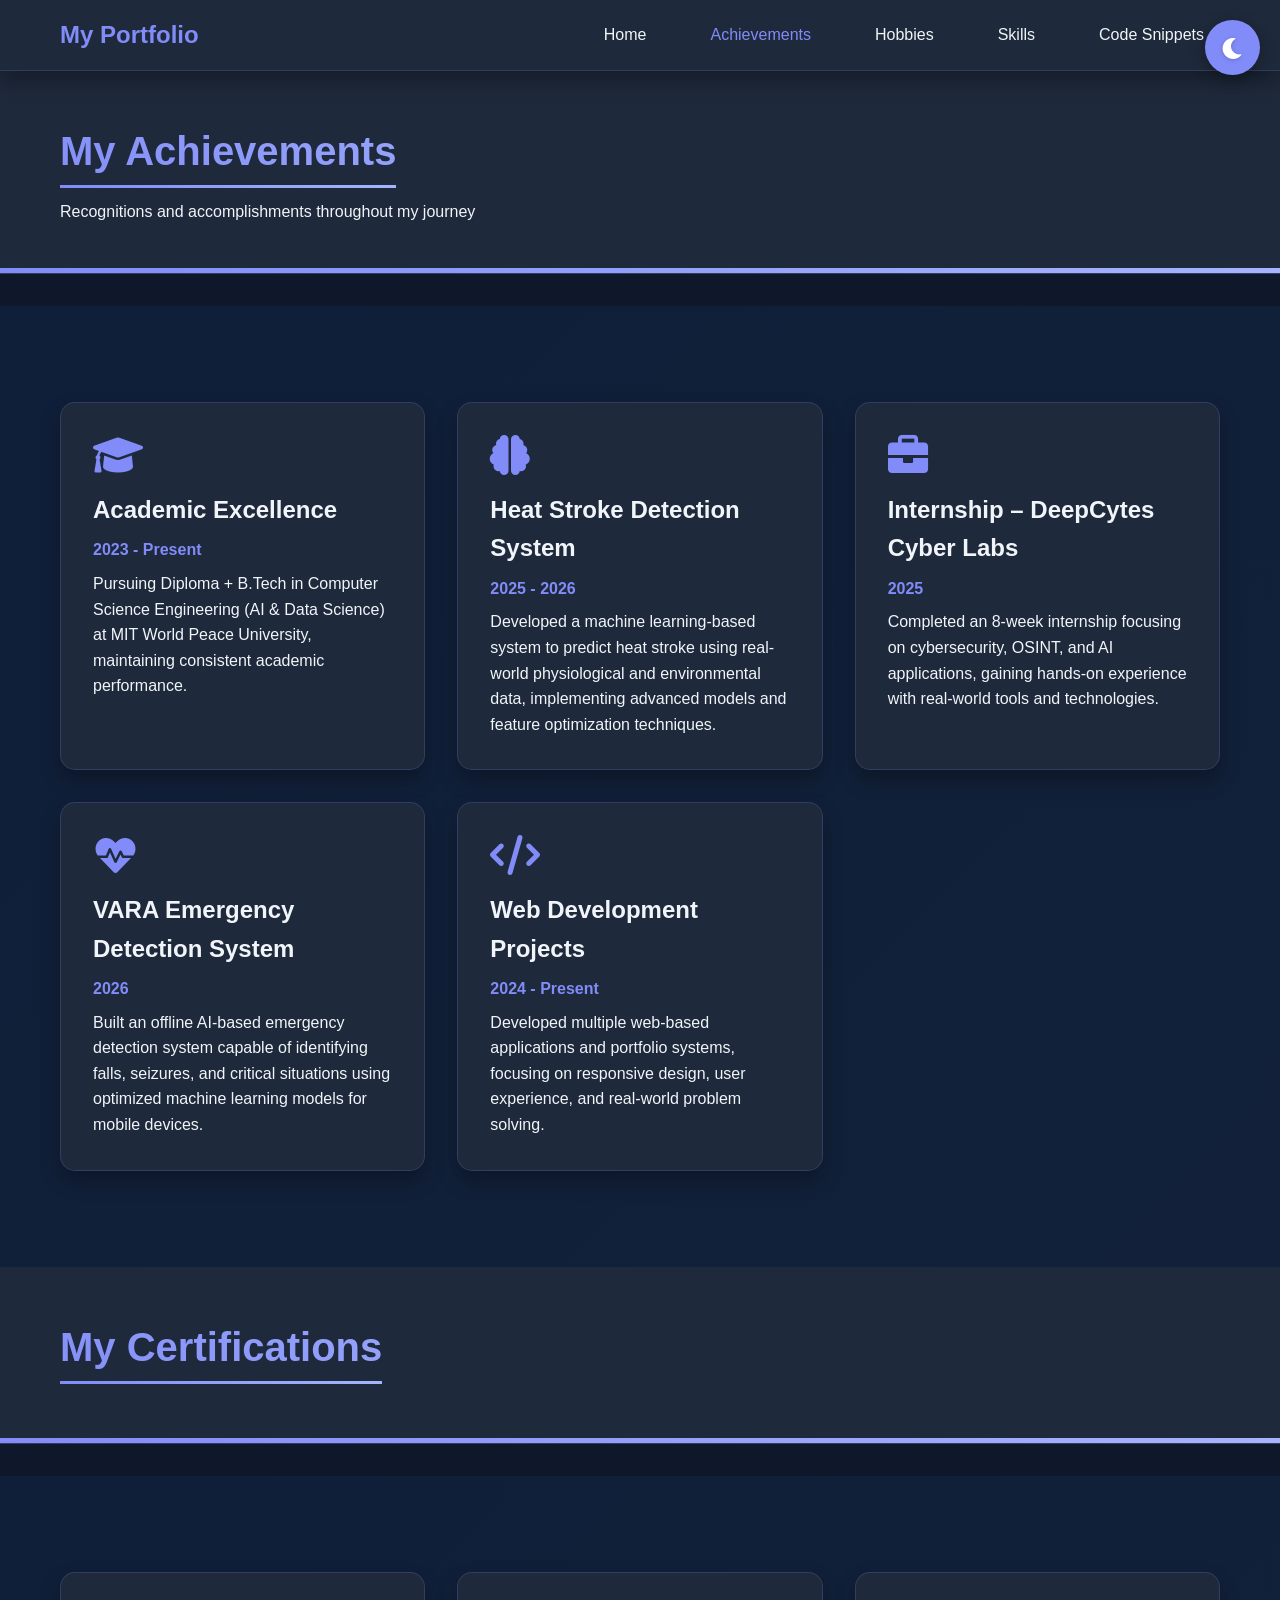
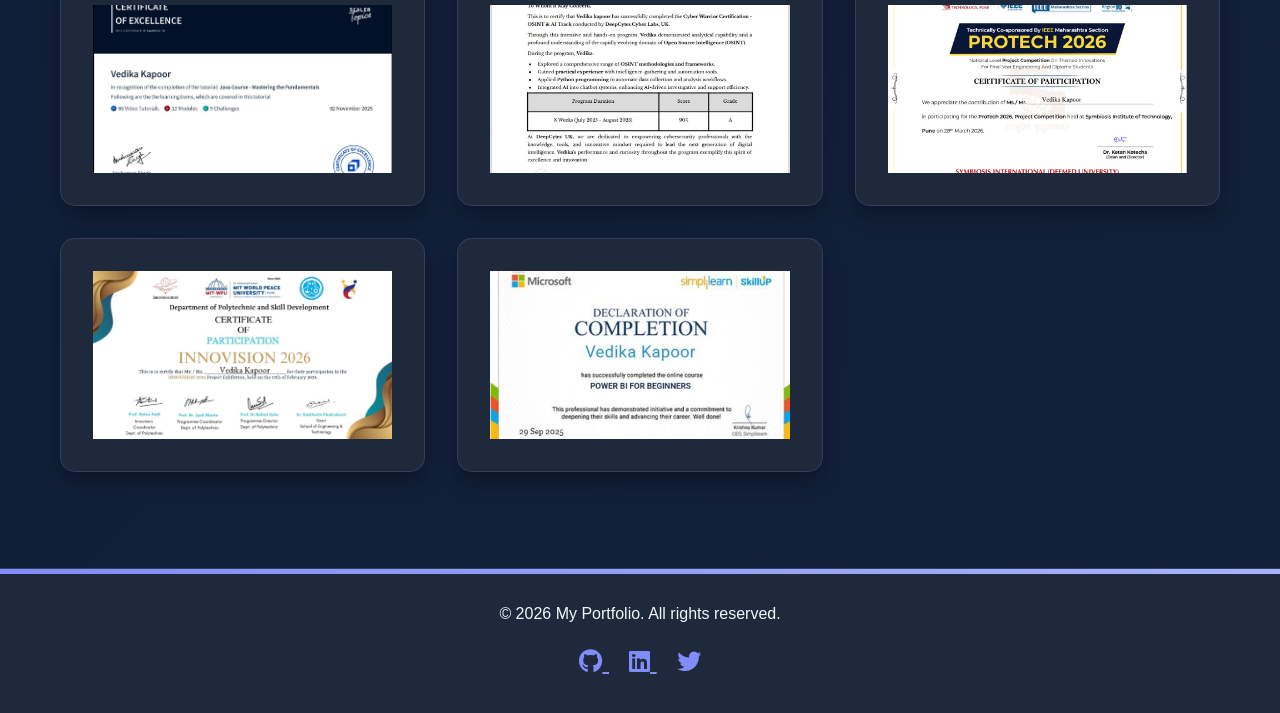
==== achievements.html @ 78a1e2b2 "Add portfolio website files Initial upload of portfolio project including HTML, CSS, JS, and images" ====
<!DOCTYPE html>
<html lang="en">
<head>
    <meta charset="UTF-8">
    <meta name="viewport" content="width=device-width, initial-scale=1.0">
    <title>My Portfolio - Achievements</title>
    <link rel="stylesheet" href="style.css">
    <link rel="stylesheet" href="https://cdnjs.cloudflare.com/ajax/libs/font-awesome/6.0.0/css/all.min.css">
    <style>
        :root {
            --accent-color: #6366f1;
            --accent-hover: #4f46e5;
            --text-color: #1e293b;
            --bg-color: #f8fafc;
            --card-bg: #ffffff;
            --card-shadow: 0 10px 20px rgba(99, 102, 241, 0.1);
            --nav-bg: #ffffff;
            --border-color: rgba(99, 102, 241, 0.2);
            --gradient-start: #6366f1;
            --gradient-end: #818cf8;
        }

        [data-theme="dark"] {
            --accent-color: #818cf8;
            --accent-hover: #6366f1;
            --text-color: #f1f5f9;
            --bg-color: #0f172a;
            --card-bg: #1e293b;
            --card-shadow: 0 10px 20px rgba(0, 0, 0, 0.3);
            --nav-bg: #1e293b;
            --border-color: rgba(129, 140, 248, 0.2);
            --gradient-start: #818cf8;
            --gradient-end: #a5b4fc;
        }

        .theme-toggle {
            position: fixed;
            top: 20px;
            right: 20px;
            z-index: 99999;
            background: var(--accent-color);
            color: white;
            border: none;
            width: 55px;
            height: 55px;
            border-radius: 50%;
            cursor: pointer;
            display: flex;
            align-items: center;
            justify-content: center;
            transition: all 0.3s ease;
            box-shadow: 0 4px 15px rgba(0, 0, 0, 0.3);
            transform: translateZ(0);
            will-change: transform;
        }

        .theme-toggle:hover {
            background: var(--accent-hover);
            transform: scale(1.1) translateZ(0);
            box-shadow: 0 6px 20px rgba(0, 0, 0, 0.4);
        }

        .theme-toggle i {
            font-size: 1.5rem;
            filter: drop-shadow(0 1px 2px rgba(0, 0, 0, 0.2));
        }

        .achievement-card {
            opacity: 0;
            transform: translateY(20px);
            transition: all 0.6s cubic-bezier(0.4, 0, 0.2, 1);
            background: var(--card-bg);
            border-radius: 15px;
            padding: 2rem;
            box-shadow: var(--card-shadow);
            border: 1px solid var(--border-color);
            position: relative;
            overflow: hidden;
            backdrop-filter: blur(10px);
            animation: float 3s ease-in-out infinite;
        }

        .achievement-card::before {
            content: '';
            position: absolute;
            top: 0;
            left: 0;
            width: 100%;
            height: 5px;
            background: linear-gradient(to right, var(--gradient-start), var(--gradient-end));
            opacity: 0;
            transition: opacity 0.3s ease;
        }

        .achievement-card:hover::before {
            opacity: 1;
        }

        .achievement-card.animate-fade-up {
            opacity: 1;
            transform: translateY(0);
        }

        .page-header {
            opacity: 0;
            transform: translateY(-20px);
            transition: all 0.6s cubic-bezier(0.4, 0, 0.2, 1);
            background: var(--card-bg);
            padding: 3rem 0;
            margin-bottom: 2rem;
            border-bottom: 1px solid var(--border-color);
            position: relative;
        }

        .page-header::after {
            content: '';
            position: absolute;
            bottom: 0;
            left: 0;
            width: 100%;
            height: 5px;
            background: linear-gradient(to right, var(--gradient-start), var(--gradient-end));
        }

        .page-header.animate-fade-up {
            opacity: 1;
            transform: translateY(0);
        }

        .page-header h1 {
            background: linear-gradient(45deg, var(--gradient-start), var(--gradient-end));
            background-size: 200% 200%;
            animation: gradient 3s ease infinite;
            -webkit-background-clip: text;
            -webkit-text-fill-color: transparent;
        }

        @keyframes float {
            0% { transform: translateY(0px); }
            50% { transform: translateY(-10px); }
            100% { transform: translateY(0px); }
        }

        @keyframes gradient {
            0% { background-position: 0% 50%; }
            50% { background-position: 100% 50%; }
            100% { background-position: 0% 50%; }
        }

        @keyframes slideInFromLeft {
            0% { transform: translateX(-100%); opacity: 0; }
            100% { transform: translateX(0); opacity: 1; }
        }

        @keyframes slideInFromRight {
            0% { transform: translateX(100%); opacity: 0; }
            100% { transform: translateX(0); opacity: 1; }
        }

        .achievement-card:hover {
            animation: none;
            transform: translateY(-5px);
            box-shadow: 0 15px 30px rgba(99, 102, 241, 0.15);
            border-color: var(--accent-color);
        }

        .achievement-card i {
            font-size: 2.5rem;
            margin-bottom: 1rem;
            color: var(--accent-color);
            transition: transform 0.3s ease, color 0.3s ease;
            animation: float 3s ease-in-out infinite;
        }

        .achievement-card:hover i {
            animation: none;
            transform: scale(1.2) rotate(5deg);
            color: var(--accent-hover);
        }

        .achievement-card .date {
            color: var(--accent-color);
            font-weight: 600;
            margin: 0.5rem 0;
            transition: color 0.3s ease;
        }

        .achievement-card:hover .date {
            color: var(--accent-hover);
        }

        .achievement-card .description {
            line-height: 1.6;
            color: var(--text-color);
            transition: color 0.3s ease;
        }

        body {
            background-color: var(--bg-color);
            color: var(--text-color);
            transition: background-color 0.3s ease, color 0.3s ease;
            font-family: 'Segoe UI', Tahoma, Geneva, Verdana, sans-serif;
        }

        .top-nav {
            background: var(--nav-bg);
            box-shadow: var(--card-shadow);
            border-bottom: 1px solid var(--border-color);
            position: relative;
            z-index: 100;
        }

        .nav-links a {
            color: var(--text-color);
            transition: color 0.3s ease;
        }

        .nav-links a:hover,
        .nav-links a.active {
            color: var(--accent-color);
        }

        .logo {
            color: var(--accent-color);
            font-weight: 700;
            font-size: 1.5rem;
            transition: color 0.3s ease;
        }

        .logo:hover {
            color: var(--accent-hover);
        }

        footer {
            background: var(--nav-bg);
            color: var(--text-color);
            border-top: 1px solid var(--border-color);
            padding: 2rem 0;
            position: relative;
        }

        footer::before {
            content: '';
            position: absolute;
            top: 0;
            left: 0;
            width: 100%;
            height: 5px;
            background: linear-gradient(to right, var(--gradient-start), var(--gradient-end));
        }

        .social-links a {
            color: var(--accent-color);
            transition: all 0.3s cubic-bezier(0.4, 0, 0.2, 1);
            font-size: 1.5rem;
            margin: 0 10px;
        }

        .social-links a:hover {
            color: var(--accent-hover);
            transform: translateY(-3px) scale(1.1);
        }

        .section {
            padding: 4rem 0;
        }

        .achievements-grid {
            display: grid;
            grid-template-columns: repeat(auto-fill, minmax(300px, 1fr));
            gap: 2rem;
            perspective: 1000px;
        }

        h1 {
            font-size: 2.5rem;
            margin-bottom: 1rem;
            color: var(--accent-color);
            position: relative;
            display: inline-block;
        }

        h1::after {
            content: '';
            position: absolute;
            bottom: -5px;
            left: 0;
            width: 100%;
            height: 3px;
            background: linear-gradient(to right, var(--gradient-start), var(--gradient-end));
        }

        h3 {
            font-size: 1.5rem;
            margin-bottom: 0.5rem;
            color: var(--text-color);
        }

        .container {
            max-width: 1200px;
            margin: 0 auto;
            padding: 0 20px;
        }

        .certificates-grid {
            display: grid;
            grid-template-columns: repeat(auto-fit, minmax(300px, 1fr));
            gap: 2rem;
            padding: 2rem 0;
        }

        .certificate-card {
            position: relative;
            border-radius: 15px;
            overflow: hidden;
            box-shadow: var(--card-shadow);
            transition: all 0.6s cubic-bezier(0.4, 0, 0.2, 1);
            background: var(--card-bg);
            opacity: 0;
            transform: translateY(20px);
            cursor: pointer;
            animation: float 3s ease-in-out infinite;
        }

        .certificate-card.animate-fade-up {
            opacity: 1;
            transform: translateY(0);
        }

        .certificate-card:hover {
            animation: none;
            transform: translateY(-5px);
            box-shadow: 0 15px 30px rgba(99, 102, 241, 0.2);
        }

        .certificate-image-container {
            position: relative;
            overflow: hidden;
            aspect-ratio: 16/9;
        }

        .certificate-image {
            width: 100%;
            height: 100%;
            object-fit: cover;
            transition: transform 0.6s cubic-bezier(0.4, 0, 0.2, 1);
        }

        .certificate-card:hover .certificate-image {
            transform: scale(1.05);
        }

        .certificate-overlay {
            position: absolute;
            bottom: 0;
            left: 0;
            right: 0;
            background: linear-gradient(to top, rgba(0, 0, 0, 0.8), transparent);
            padding: 1.5rem;
            color: white;
            transform: translateY(100%);
            transition: transform 0.6s cubic-bezier(0.4, 0, 0.2, 1);
        }

        .certificate-card:hover .certificate-overlay {
            transform: translateY(0);
        }

        .certificate-overlay h3 {
            color: white;
            margin-bottom: 0.5rem;
            font-size: 1.2rem;
            font-weight: 600;
        }

        .certificate-overlay p {
            font-size: 0.9rem;
            opacity: 0.9;
            margin: 0;
        }

        .certificate-icon {
            animation: float 3s ease-in-out infinite;
        }

        .certificate-card:hover .certificate-icon {
            animation: none;
            transform: scale(1.1);
        }

        @media (max-width: 768px) {
            .certificates-grid {
                grid-template-columns: 1fr;
            }
        }
    </style>
</head>
<body>
    <!-- Navigation -->
    <nav class="top-nav">
        <div class="container">
            <a href="index.html" class="logo">My Portfolio</a>
            <ul class="nav-links">
                <li><a href="index.html">Home</a></li>
                <li><a href="achievements.html" class="active">Achievements</a></li>
                <li><a href="hobbies.html">Hobbies</a></li>
                <li><a href="skills.html">Skills</a></li>
                <li><a href="snippets.html">Code Snippets</a></li>
            </ul>
        </div>
    </nav>

    <!-- Page Header -->
    <section class="page-header animate-on-scroll">
        <div class="container">
            <h1>My Achievements</h1>
            <p>Recognitions and accomplishments throughout my journey</p>
        </div>
    </section>

    <!-- Achievements Content -->
    <section class="section">
        <div class="container">
            <div class="achievements-grid">

    <!-- Academic Excellence -->
    <div class="achievement-card animate-on-scroll">
        <i class="fas fa-graduation-cap"></i>
        <h3>Academic Excellence</h3>
        <p class="date">2023 - Present</p>
        <p class="description">Pursuing Diploma + B.Tech in Computer Science Engineering (AI & Data Science) at MIT World Peace University, maintaining consistent academic performance.</p>
    </div>

    <!-- Heat Stroke -->
    <div class="achievement-card animate-on-scroll">
        <i class="fas fa-brain"></i>
        <h3>Heat Stroke Detection System</h3>
        <p class="date">2025 - 2026</p>
        <p class="description">Developed a machine learning-based system to predict heat stroke using real-world physiological and environmental data, implementing advanced models and feature optimization techniques.</p>
    </div>

    <!-- Internship -->
    <div class="achievement-card animate-on-scroll">
        <i class="fas fa-briefcase"></i>
        <h3>Internship – DeepCytes Cyber Labs</h3>
        <p class="date">2025</p>
        <p class="description">Completed an 8-week internship focusing on cybersecurity, OSINT, and AI applications, gaining hands-on experience with real-world tools and technologies.</p>
    </div>

    <!-- VARA -->
    <div class="achievement-card animate-on-scroll">
        <i class="fas fa-heartbeat"></i>
        <h3>VARA Emergency Detection System</h3>
        <p class="date">2026</p>
        <p class="description">Built an offline AI-based emergency detection system capable of identifying falls, seizures, and critical situations using optimized machine learning models for mobile devices.</p>
    </div>

    <!-- Web Projects -->
    <div class="achievement-card animate-on-scroll">
        <i class="fas fa-code"></i>
        <h3>Web Development Projects</h3>
        <p class="date">2024 - Present</p>
        <p class="description">Developed multiple web-based applications and portfolio systems, focusing on responsive design, user experience, and real-world problem solving.</p>
    </div>

</div>
    </section>
    <section class="page-header animate-on-scroll">
        <div class="container">
            <h1>My Certifications</h1>
        </div>
    </section>

  <!-- Certificates Section -->
<section class="section">
    <div class="container">
        <div class="certificates-grid">

            <!-- 1. Java -->
            <div class="certificate-card animate-on-scroll">
                <div class="certificate-image-container">
                    <img src="./Certificate-1.jpg" alt="Java Certificate" class="certificate-image">
                    <div class="certificate-overlay">
                        <h3>Java Beginner Completion</h3>
                        <p>Completed a foundational course in Java programming, covering core concepts and problem-solving.</p>
                    </div>
                </div>
            </div>

            <!-- 2. DeepCytes -->
            <div class="certificate-card animate-on-scroll">
                <div class="certificate-image-container">
                    <img src="./Certificate-2.jpg" alt="DeepCytes Certificate" class="certificate-image">
                    <div class="certificate-overlay">
                        <h3>Cyber Warrior Certification – DeepCytes</h3>
                        <p>Completed cybersecurity and OSINT training with hands-on exposure to real-world tools.</p>
                    </div>
                </div>
            </div>

            <!-- 3. PROTECH -->
            <div class="certificate-card animate-on-scroll">
                <div class="certificate-image-container">
                    <img src="./Certificate-3.jpg" alt="PROTECH Certificate" class="certificate-image">
                    <div class="certificate-overlay">
                        <h3>PROTECH 2026 Participation</h3>
                        <p>Participated in a national-level competition building innovative real-world solutions.</p>
                    </div>
                </div>
            </div>

            <!-- 4. Innovation -->
            <div class="certificate-card animate-on-scroll">
                <div class="certificate-image-container">
                    <img src="./Certificate-4.jpg" alt="Innovation Certificate" class="certificate-image">
                    <div class="certificate-overlay">
                        <h3>Innovation 2026 Certificate</h3>
                        <p>Recognized for participation in an innovation event showcasing creativity and technical thinking.</p>
                    </div>
                </div>
            </div>

            <!-- 5. Power BI -->
            <div class="certificate-card animate-on-scroll">
                <div class="certificate-image-container">
                    <img src="./Certificate-5.jpg" alt="Power BI Certificate" class="certificate-image">
                    <div class="certificate-overlay">
                        <h3>Power BI Completion</h3>
                        <p>Learned data visualization, dashboard creation, and business intelligence using Power BI.</p>
                    </div>
                </div>
            </div>

        </div>
    </div>
</section>

    <!-- Footer -->
    <footer>
        <div class="container">
            <p>&copy; 2026 My Portfolio. All rights reserved.</p>
            <div class="social-links">
             <a href="https://github.com/vedikakapoor-11" target="_blank" rel="noopener noreferrer">
                <i class="fab fa-github"></i>
            </a>
            
            <a href="https://www.linkedin.com/in/vedika-kapoor-0997a7359/" target="_blank" rel="noopener noreferrer">
                <i class="fab fa-linkedin"></i>
            </a>
            <a href="#" target="_blank">
                <i class="fab fa-twitter"></i>
            </a>
        </div>
        </div>
    </footer>

    <script src="script.js"></script>
</body>
</html>
---- style.css ----
/* Reset and Base Styles */
* {
    margin: 0;
    padding: 0;
    box-sizing: border-box;
}

body {
    font-family: 'Segoe UI', Tahoma, Geneva, Verdana, sans-serif;
    line-height: 1.6;
    color: var(--text-color);
    background-color: var(--bg-color);
    transition: background-color 0.3s ease, color 0.3s ease;
}

.container {
    max-width: 1200px;
    margin: 0 auto;
    padding: 0 20px;
}

/* Navigation */
nav {
    background-color: var(--nav-bg);
    box-shadow: 0 2px 5px rgba(0, 0, 0, 0.1);
    position: fixed;
    width: 100%;
    top: 0;
    z-index: 1000;
}

nav .container {
    display: flex;
    justify-content: space-between;
    align-items: center;
    padding: 1rem 20px;
}

.logo {
    font-size: 1.5rem;
    font-weight: bold;
    color: var(--text-color);
    text-decoration: none;
    transition: color 0.3s ease;
}

.logo:hover {
    color: var(--hover-color);
}

.nav-links {
    display: flex;
    list-style: none;
    margin: 0;
    padding: 0;
}

.nav-links li {
    margin-left: 2rem;
}

.nav-links a {
    text-decoration: none;
    color: var(--text-color);
    font-weight: 500;
    transition: color 0.3s ease;
    padding: 0.5rem 1rem;
    border-radius: 5px;
}

.nav-links a:hover,
.nav-links a.active {
    color: var(--hover-color);
}

/* Remove old navigation styles */
.navigation,
.navigation ul,
.navigation ul li,
.navigation ul li a,
.navigation ul li a .icon,
.navigation ul li a .text,
.nav-indicator {
    display: none;
}

/* Update hero section */
.hero {
    background-color: var(--hero-bg);
    color: var(--text-color);
    padding: 8rem 0 4rem;
    text-align: center;
    position: relative;
}

.hero h1 {
    font-size: 3.5rem;
    margin-bottom: 1rem;
    font-weight: 700;
    color: var(--text-color);
    text-shadow: 2px 2px 4px rgba(0, 0, 0, 0.2);
}

.hero p {
    font-size: 1.2rem;
    max-width: 600px;
    margin: 0 auto;
    color: var(--text-color);
    opacity: 0.9;
}

/* Sections */
.section {
    padding: 5rem 0;
    background-color: var(--section-bg);
}

.section h2 {
    text-align: center;
    margin-bottom: 3rem;
    color: var(--text-color);
    font-size: 2.5rem;
    font-weight: 700;
    position: relative;
    padding-bottom: 1rem;
}

.section h2::after {
    content: '';
    position: absolute;
    bottom: 0;
    left: 50%;
    transform: translateX(-50%);
    width: 100px;
    height: 3px;
    background-color: var(--primary-color);
    border-radius: 3px;
}

/* Current Status Section */
.status-content {
    max-width: 800px;
    margin: 0 auto;
    text-align: center;
}

.status-text {
    font-size: 1.2rem;
    line-height: 1.8;
}

/* Quick Links Section */
.navigation {
    position: relative;
    width: 100%;
    height: 100px;
    background: var(--card-bg);
    border-radius: 10px;
    display: flex;
    justify-content: center;
    align-items: center;
    box-shadow: 0 5px 15px rgba(0, 0, 0, 0.1);
}

.navigation ul {
    display: flex;
    width: 100%;
    padding: 0;
    margin: 0;
    justify-content: center;
}

.navigation ul li {
    position: relative;
    list-style: none;
    width: 70px;
    height: 70px;
    z-index: 1;
}

.navigation ul li a {
    position: relative;
    display: flex;
    justify-content: center;
    align-items: center;
    flex-direction: column;
    width: 100%;
    text-align: center;
    font-weight: 500;
    text-decoration: none;
    color: var(--text-color);
}

.navigation ul li a .icon {
    position: relative;
    display: block;
    line-height: 75px;
    font-size: 1.5em;
    text-align: center;
    transition: 0.5s;
    color: var(--text-color);
}

.navigation ul li a .text {
    position: absolute;
    font-weight: 400;
    font-size: 0.75em;
    letter-spacing: 0.05em;
    transition: 0.5s;
    opacity: 0;
    transform: translateY(20px);
}

.navigation ul li.active a .icon {
    transform: translateY(-35px);
}

.navigation ul li.active a .text {
    opacity: 1;
    transform: translateY(10px);
}

.navigation ul li a .circle {
    position: absolute;
    top: 50%;
    left: 50%;
    transform: translate(-50%, -50%);
    width: 50px;
    height: 50px;
    background: var(--primary-color);
    border-radius: 50%;
    opacity: 0;
    transition: 0.5s;
}

.navigation ul li.active a .circle {
    opacity: 1;
}

.indicator {
    position: absolute;
    top: -50%;
    width: 70px;
    height: 70px;
    background: var(--primary-color);
    border-radius: 50%;
    border: 6px solid var(--bg-color);
    transition: 0.5s;
}

.indicator::before {
    content: '';
    position: absolute;
    top: 50%;
    left: -22px;
    width: 20px;
    height: 20px;
    background: transparent;
    border-top-right-radius: 20px;
    box-shadow: 0 -10px 0 0 var(--bg-color);
}

.indicator::after {
    content: '';
    position: absolute;
    top: 50%;
    right: -22px;
    width: 20px;
    height: 20px;
    background: transparent;
    border-top-left-radius: 20px;
    box-shadow: 0 -10px 0 0 var(--bg-color);
}

.navigation ul li:nth-child(1).active ~ .indicator {
    transform: translateX(calc(70px * 0));
}

.navigation ul li:nth-child(2).active ~ .indicator {
    transform: translateX(calc(70px * 1));
}

.navigation ul li:nth-child(3).active ~ .indicator {
    transform: translateX(calc(70px * 2));
}

.navigation ul li:nth-child(4).active ~ .indicator {
    transform: translateX(calc(70px * 3));
}

.navigation ul li:nth-child(5).active ~ .indicator {
    transform: translateX(calc(70px * 4));
}

/* Mobile Responsive */
@media (max-width: 768px) {
    .navigation {
        width: 100%;
        height: 100px;
    }
    
    .navigation ul {
        padding: 0 10px;
    }
    
    .navigation ul li {
        width: 80px;
        height: 100px;
    }
    
    .navigation ul li a .icon {
        font-size: 2em;
        line-height: 105px;
    }
    
    .navigation ul li a .text {
        font-size: 0.9em;
    }
}

/* Footer */
footer {
    background-color: var(--nav-bg);
    color: var(--text-color);
    padding: 2rem 0;
    text-align: center;
    border-top: 1px solid var(--border-color);
}

.social-links {
    margin-top: 1rem;
}

.social-links a {
    color: white;
    margin: 0 10px;
    font-size: 1.5rem;
    transition: color 0.3s ease;
}

.social-links a:hover {
    color: #3498db;
}

/* Responsive Design */
@media (max-width: 768px) {
    .navigation {
        width: 100%;
        height: 100px;
    }
    
    .navigation ul {
        padding: 0 10px;
    }
    
    .navigation ul li {
        width: 80px;
        height: 100px;
    }
    
    .navigation ul li a .icon {
        font-size: 2em;
        line-height: 105px;
    }
    
    .navigation ul li a .text {
        font-size: 0.9em;
    }
    
    .nav-links {
        display: none;
    }
    
    .hero h1 {
        font-size: 2rem;
    }
    
    .section {
        padding: 3rem 0;
    }
    
    .status-content {
        padding: 0 1rem;
    }
    
    .navigation ul li:hover {
        transform: scale(1.03);
    }
    
    .navigation ul li:hover a .icon {
        transform: translateY(-30px) scale(1.05);
    }
}

/* Code Snippets Section */
.snippets-section {
    padding: 4rem 0;
}

.snippets-grid {
    display: grid;
    grid-template-columns: repeat(auto-fit, minmax(300px, 1fr));
    gap: 2rem;
    margin-top: 2rem;
}

.snippet-card {
    background-color: var(--card-bg);
    border: 1px solid var(--border-color);
    border-radius: 10px;
    overflow: hidden;
    box-shadow: var(--card-shadow);
    transition: transform 0.3s ease, box-shadow 0.3s ease;
}

.snippet-card:hover {
    transform: translateY(-5px);
    box-shadow: 0 8px 15px rgba(0, 0, 0, 0.2);
}

.snippet-preview {
    padding: 2rem;
    background-color: var(--card-bg);
    border: 1px solid var(--border-color);
    display: flex;
    justify-content: center;
    align-items: center;
    min-height: 200px;
}

.snippet-info {
    padding: 1.5rem;
}

.snippet-info h3 {
    margin-bottom: 0.5rem;
    color: var(--text-color);
}

.snippet-info p {
    color: var(--text-color);
    margin-bottom: 1rem;
}

.show-code {
    background-color: var(--primary-color);
    color: var(--bg-color);
    border: none;
    padding: 8px 16px;
    border-radius: 5px;
    cursor: pointer;
    transition: background 0.3s ease;
}

.show-code:hover {
    background-color: var(--hover-color);
}

.code-container {
    display: none;
    background-color: var(--code-bg);
    border: 1px solid var(--border-color);
    padding: 1rem;
    border-radius: 5px;
    margin-top: 1rem;
}

.code-container pre {
    margin: 0;
    color: var(--code-text);
}

.code-container code {
    font-family: 'Fira Code', monospace;
    font-size: 0.9em;
}

/* Button Effect 1 */
.btn-effect-1 {
    padding: 10px 20px;
    background-color: var(--primary-color);
    color: white;
    border: none;
    border-radius: 5px;
    cursor: pointer;
    transition: all 0.3s ease;
}

.btn-effect-1:hover {
    transform: scale(1.05);
    background: #1976d2;
}

/* Card Effect 1 */
.card-effect-1 {
    padding: 20px;
    background: white;
    border-radius: 10px;
    box-shadow: 0 2px 5px rgba(0,0,0,0.1);
    transition: all 0.3s ease;
}

.card-effect-1:hover {
    transform: translateY(-5px);
    box-shadow: 0 5px 15px rgba(0,0,0,0.2);
}

/* Text Effect 1 */
.text-effect-1 {
    position: relative;
    overflow: hidden;
}

.text-effect-1::after {
    content: '';
    position: absolute;
    left: 0;
    bottom: 0;
    width: 100%;
    height: 2px;
    background: #2196f3;
    transform: scaleX(0);
    transform-origin: right;
    transition: transform 0.3s ease;
}

.text-effect-1:hover::after {
    transform: scaleX(1);
    transform-origin: left;
}

/* Loading Effect 1 */
.loading-effect-1 {
    display: flex;
    gap: 8px;
}

.loading-effect-1 .dot {
    width: 10px;
    height: 10px;
    background-color: var(--primary-color);
    border-radius: 50%;
    animation: bounce 0.5s ease infinite alternate;
}

.loading-effect-1 .dot:nth-child(2) {
    animation-delay: 0.2s;
}

.loading-effect-1 .dot:nth-child(3) {
    animation-delay: 0.4s;
}

@keyframes bounce {
    to {
        transform: translateY(-10px);
    }
}

/* Mobile Responsive */
@media (max-width: 768px) {
    .snippets-grid {
        grid-template-columns: 1fr;
    }
    
    .snippet-preview {
        min-height: 150px;
    }
}

/* Dark Mode Styles */
:root {
    --bg-color: #0a192f;
    --text-color: #ffffff;
    --primary-color: #64ffda;
    --secondary-color: #1e90ff;
    --card-bg: #112240;
    --card-shadow: 0 4px 6px rgba(0, 0, 0, 0.3);
    --nav-bg: #0a192f;
    --border-color: #233554;
    --hero-bg: #0a192f;
    --section-bg: #0a192f;
    --hover-color: #64ffda;
    --link-color: #64ffda;
    --code-bg: #1e1e1e;
    --code-text: #ffffff;
}

[data-theme="light"] {
    --bg-color: #ffffff;
    --text-color: #0a192f;
    --primary-color: #1e90ff;
    --secondary-color: #64ffda;
    --card-bg: #ffffff;
    --card-shadow: 0 4px 6px rgba(0, 0, 0, 0.1);
    --nav-bg: #ffffff;
    --border-color: #e6f1ff;
    --hero-bg: #ffffff;
    --section-bg: #ffffff;
    --hover-color: #1e90ff;
    --link-color: #1e90ff;
    --code-bg: #f8f9fa;
    --code-text: #0a192f;
}

/* Theme Toggle Button - Global Styles */
.theme-toggle {
    position: fixed;
    top: 20px;
    right: 20px;
    z-index: 99999;
    background: var(--accent-color);
    color: white;
    border: none;
    width: 55px;
    height: 55px;
    border-radius: 50%;
    cursor: pointer;
    display: flex;
    align-items: center;
    justify-content: center;
    transition: all 0.3s ease;
    box-shadow: 0 4px 15px rgba(0, 0, 0, 0.3);
    transform: translateZ(0);
    will-change: transform;
}

.theme-toggle:hover {
    background: var(--accent-hover);
    transform: scale(1.1) translateZ(0);
    box-shadow: 0 6px 20px rgba(0, 0, 0, 0.4);
}

.theme-toggle i {
    font-size: 1.5rem;
    filter: drop-shadow(0 1px 2px rgba(0, 0, 0, 0.2));
}

/* Theme Variables - Global */
:root {
    --accent-color: #6366f1;
    --accent-hover: #4f46e5;
    --text-color: #1e293b;
    --bg-color: #f8fafc;
    --card-bg: #ffffff;
    --card-shadow: 0 10px 20px rgba(99, 102, 241, 0.1);
    --nav-bg: #ffffff;
    --border-color: rgba(99, 102, 241, 0.2);
    --gradient-start: #6366f1;
    --gradient-end: #818cf8;
}

[data-theme="dark"] {
    --accent-color: #818cf8;
    --accent-hover: #6366f1;
    --text-color: #f1f5f9;
    --bg-color: #0f172a;
    --card-bg: #1e293b;
    --card-shadow: 0 10px 20px rgba(0, 0, 0, 0.3);
    --nav-bg: #1e293b;
    --border-color: rgba(129, 140, 248, 0.2);
    --gradient-start: #818cf8;
    --gradient-end: #a5b4fc;
}

/* Global Styles */
body {
    background-color: var(--bg-color);
    color: var(--text-color);
    transition: background-color 0.3s ease, color 0.3s ease;
    font-family: 'Segoe UI', Tahoma, Geneva, Verdana, sans-serif;
}

.top-nav {
    background: var(--nav-bg);
    box-shadow: var(--card-shadow);
    border-bottom: 1px solid var(--border-color);
    position: relative;
    z-index: 100;
}

.nav-links a {
    color: var(--text-color);
    transition: color 0.3s ease;
}

.nav-links a:hover,
.nav-links a.active {
    color: var(--accent-color);
}

.logo {
    color: var(--accent-color);
    font-weight: 700;
    font-size: 1.5rem;
    transition: color 0.3s ease;
}

.logo:hover {
    color: var(--accent-hover);
}

footer {
    background: var(--nav-bg);
    color: var(--text-color);
    border-top: 1px solid var(--border-color);
    padding: 2rem 0;
    position: relative;
}

footer::before {
    content: '';
    position: absolute;
    top: 0;
    left: 0;
    width: 100%;
    height: 5px;
    background: linear-gradient(to right, var(--gradient-start), var(--gradient-end));
}

.social-links a {
    color: var(--accent-color);
    transition: color 0.3s ease;
    font-size: 1.5rem;
    margin: 0 10px;
}

.social-links a:hover {
    color: var(--accent-hover);
    transform: translateY(-3px);
}

.container {
    max-width: 1200px;
    margin: 0 auto;
    padding: 0 20px;
}

/* Animation Classes */
.animate-fade-up {
    animation: fadeUp 0.6s ease-out forwards;
}

@keyframes fadeUp {
    from {
        opacity: 0;
        transform: translateY(20px);
    }
    to {
        opacity: 1;
        transform: translateY(0);
    }
}

/* Navigation Scroll Effect */
.top-nav.scrolled {
    background: var(--card-bg);
    box-shadow: var(--card-shadow);
}

/* Updated Navigation */
.top-nav {
    background-color: var(--nav-bg);
    box-shadow: 0 2px 5px rgba(0, 0, 0, 0.1);
    position: fixed;
    width: 100%;
    top: 0;
    z-index: 100;
}

.nav-links a {
    color: var(--text-color);
}

/* Updated Card Styles */
.snippet-card {
    background-color: var(--card-bg);
    border: 1px solid var(--border-color);
    box-shadow: var(--card-shadow);
    transition: transform 0.3s ease, box-shadow 0.3s ease;
}

.snippet-card:hover {
    transform: translateY(-5px);
    box-shadow: 0 8px 15px rgba(0, 0, 0, 0.2);
}

/* Updated Button Styles */
.btn-effect-1, .btn-effect-2, .btn-effect-3 {
    background-color: var(--primary-color);
    color: white;
}

/* Updated Input Styles */
.input-effect-1, .input-effect-2, .input-effect-3, .input-effect-4 {
    background-color: var(--card-bg);
    color: var(--text-color);
    border-color: var(--border-color);
}

/* Updated Code Container */
.code-container {
    background-color: var(--code-bg);
    border: 1px solid var(--border-color);
}

/* Updated Footer */
footer {
    background-color: var(--nav-bg);
    color: var(--text-color);
    border-top: 1px solid var(--border-color);
}

/* Updated Preview Areas */
.snippet-preview {
    background-color: var(--card-bg);
    border: 1px solid var(--border-color);
}

/* Updated Glass Card */
.glass-card {
    background: rgba(255, 255, 255, 0.1);
    backdrop-filter: blur(10px);
    border: 1px solid rgba(255, 255, 255, 0.2);
    color: var(--text-color);
}

/* Updated Neumorphic Button */
.neumorphic-button {
    background: var(--card-bg);
    color: var(--text-color);
    box-shadow: 5px 5px 10px rgba(0, 0, 0, 0.2),
                -5px -5px 10px rgba(255, 255, 255, 0.05);
}

/* Updated Loading Effects */
.loading-effect-1 .dot,
.loading-effect-2 .spinner,
.loading-effect-3 .progress-bar,
.loading-effect-4 .skeleton,
.loading-effect-5 .circle {
    background-color: var(--primary-color);
}

/* Updated Navigation Effects */
.nav-effect-1 a,
.nav-effect-2 a,
.nav-effect-3 a,
.nav-effect-4 a {
    color: var(--text-color);
}

/* Updated Text Effects */
.text-effect-1,
.text-effect-2,
.text-effect-3,
.text-effect-4,
.text-effect-5 {
    color: var(--text-color);
}

/* Updated Complex Animations */
.complex-animation-1 .face {
    background: rgba(100, 255, 218, 0.8);
    border: 2px solid var(--primary-color);
}

/* Updated Interactive Effects */
.interactive-effect-1 .cursor-follower {
    background: var(--primary-color);
}

.interactive-effect-2 .magnetic-button {
    background: var(--primary-color);
    color: var(--bg-color);
}

/* Updated Experimental Designs */
.experimental-1 .morphing-shape {
    background: var(--primary-color);
}

.experimental-2 .liquid-effect {
    background: var(--primary-color);
}

/* Add scroll animations */
@keyframes fadeInUp {
    from {
        opacity: 0;
        transform: translateY(20px);
    }
    to {
        opacity: 1;
        transform: translateY(0);
    }
}

@keyframes fadeInLeft {
    from {
        opacity: 0;
        transform: translateX(-20px);
    }
    to {
        opacity: 1;
        transform: translateX(0);
    }
}

@keyframes fadeInRight {
    from {
        opacity: 0;
        transform: translateX(20px);
    }
    to {
        opacity: 1;
        transform: translateX(0);
    }
}

@keyframes scaleIn {
    from {
        opacity: 0;
        transform: scale(0.9);
    }
    to {
        opacity: 1;
        transform: scale(1);
    }
}

/* Add animation classes */
.animate-on-scroll {
    opacity: 0;
    transition: all 0.6s ease-out;
}

.animate-fade-up {
    animation: fadeInUp 0.6s ease-out forwards;
}

.animate-fade-left {
    animation: fadeInLeft 0.6s ease-out forwards;
}

.animate-fade-right {
    animation: fadeInRight 0.6s ease-out forwards;
}

.animate-scale {
    animation: scaleIn 0.6s ease-out forwards;
}

/* Enhance existing styles */
.hero {
    min-height: 100vh;
    display: flex;
    align-items: center;
    justify-content: center;
    text-align: center;
    background: linear-gradient(135deg, var(--primary-color) 0%, var(--secondary-color) 100%);
    position: relative;
    overflow: hidden;
}

.hero::before {
    content: '';
    position: absolute;
    top: 0;
    left: 0;
    right: 0;
    bottom: 0;
    background: url('path/to/pattern.png');
    opacity: 0.1;
    animation: backgroundMove 20s linear infinite;
}

.hero h1 {
    font-size: 4rem;
    margin-bottom: 1rem;
    text-shadow: 2px 2px 4px rgba(0, 0, 0, 0.2);
}

.hero p {
    font-size: 1.5rem;
    max-width: 600px;
    margin: 0 auto;
}

/* Enhanced card styles */
.skill-category, .hobby-card, .achievement-card, .certificate-card, .event-item {
    background: var(--card-bg);
    border-radius: 15px;
    padding: 2rem;
    box-shadow: 0 10px 20px rgba(0, 0, 0, 0.1);
    transition: transform 0.3s ease, box-shadow 0.3s ease;
}

.skill-category:hover, .hobby-card:hover, .achievement-card:hover, .certificate-card:hover, .event-item:hover {
    transform: translateY(-5px);
    box-shadow: 0 15px 30px rgba(0, 0, 0, 0.2);
}

/* Enhanced grid layouts */
.skills-grid, .hobbies-grid, .achievements-grid, .certificates-grid {
    display: grid;
    grid-template-columns: repeat(auto-fit, minmax(300px, 1fr));
    gap: 2rem;
    padding: 2rem 0;
}

/* Enhanced timeline */
.events-timeline {
    position: relative;
    padding: 2rem 0;
}

.events-timeline::before {
    content: '';
    position: absolute;
    left: 50%;
    transform: translateX(-50%);
    width: 2px;
    height: 100%;
    background: var(--primary-color);
    opacity: 0.3;
}

.event-item {
    margin: 2rem 0;
    position: relative;
}

.event-item::before {
    content: '';
    position: absolute;
    left: 50%;
    transform: translateX(-50%);
    width: 20px;
    height: 20px;
    background: var(--primary-color);
    border-radius: 50%;
}

/* Enhanced navigation */
.top-nav {
    background: rgba(var(--card-bg-rgb), 0.95);
    backdrop-filter: blur(10px);
    position: fixed;
    width: 100%;
    z-index: 1000;
    transition: all 0.3s ease;
}

.top-nav.scrolled {
    box-shadow: 0 5px 15px rgba(0, 0, 0, 0.1);
}

/* Enhanced theme toggle */
.theme-toggle {
    position: fixed;
    bottom: 2rem;
    right: 2rem;
    width: 50px;
    height: 50px;
    border-radius: 50%;
    background: var(--primary-color);
    color: var(--text-color);
    border: none;
    cursor: pointer;
    box-shadow: 0 5px 15px rgba(0, 0, 0, 0.2);
    transition: all 0.3s ease;
    z-index: 1000;
}

.theme-toggle:hover {
    transform: scale(1.1);
}

/* Add animation classes */
.animate-fade-up {
    animation: fadeUp 0.6s ease-out forwards;
}

.animate-fade-in {
    animation: fadeIn 0.6s ease-out forwards;
}

.animate-scale {
    animation: scale 0.6s ease-out forwards;
}

.animate-slide-in {
    animation: slideIn 0.6s ease-out forwards;
}

@keyframes fadeUp {
    from {
        opacity: 0;
        transform: translateY(20px);
    }
    to {
        opacity: 1;
        transform: translateY(0);
    }
}

@keyframes fadeIn {
    from {
        opacity: 0;
    }
    to {
        opacity: 1;
    }
}

@keyframes scale {
    from {
        opacity: 0;
        transform: scale(0.9);
    }
    to {
        opacity: 1;
        transform: scale(1);
    }
}

@keyframes slideIn {
    from {
        opacity: 0;
        transform: translateX(-20px);
    }
    to {
        opacity: 1;
        transform: translateX(0);
    }
}

/* Enhanced card styles */
.snippet-card, .achievement-card, .certificate-card, .event-item {
    background: var(--card-bg);
    border-radius: 15px;
    padding: 2rem;
    box-shadow: var(--card-shadow);
    border: 1px solid var(--border-color);
    transition: all 0.3s ease;
}

.snippet-card:hover, .achievement-card:hover, .certificate-card:hover, .event-item:hover {
    transform: translateY(-5px);
    box-shadow: 0 15px 30px rgba(99, 102, 241, 0.2);
    border-color: var(--accent-color);
}

/* Enhanced navigation */
.top-nav {
    background: var(--nav-bg);
    backdrop-filter: blur(10px);
    -webkit-backdrop-filter: blur(10px);
    border-bottom: 1px solid var(--border-color);
    transition: all 0.3s ease;
}

.nav-links a {
    position: relative;
    overflow: hidden;
}

.nav-links a::after {
    content: '';
    position: absolute;
    bottom: -2px;
    left: 0;
    width: 100%;
    height: 2px;
    background: var(--accent-color);
    transform: scaleX(0);
    transform-origin: right;
    transition: transform 0.3s ease;
}

.nav-links a:hover::after {
    transform: scaleX(1);
    transform-origin: left;
}

/* Enhanced buttons */
.show-code, .glow-btn {
    background: var(--accent-color);
    color: white;
    border: none;
    padding: 10px 20px;
    border-radius: 8px;
    cursor: pointer;
    transition: all 0.3s ease;
    position: relative;
    overflow: hidden;
}

.show-code:hover, .glow-btn:hover {
    background: var(--accent-hover);
    transform: translateY(-2px);
    box-shadow: 0 5px 15px rgba(99, 102, 241, 0.3);
}

/* Enhanced sections */
.section {
    position: relative;
    overflow: hidden;
}

.section::before {
    content: '';
    position: absolute;
    top: 0;
    left: 0;
    width: 100%;
    height: 100%;
    background: linear-gradient(135deg, var(--gradient-start) 0%, var(--gradient-end) 100%);
    opacity: 0.05;
    z-index: 0;
}

.section > * {
    position: relative;
    z-index: 1;
}

/* Enhanced hero section */
.hero {
    background: linear-gradient(135deg, var(--gradient-start) 0%, var(--gradient-end) 100%);
    position: relative;
    overflow: hidden;
}

.hero::before {
    content: '';
    position: absolute;
    top: 0;
    left: 0;
    width: 100%;
    height: 100%;
    background: url('data:image/svg+xml;utf8,<svg xmlns="http://www.w3.org/2000/svg" width="100" height="100" viewBox="0 0 100 100"><rect width="100" height="100" fill="none"/><circle cx="50" cy="50" r="1" fill="rgba(255,255,255,0.2)"/></svg>');
    opacity: 0.3;
    animation: backgroundMove 20s linear infinite;
}

@keyframes backgroundMove {
    0% {
        background-position: 0 0;
    }
    100% {
        background-position: 100px 100px;
    }
}

/* Enhanced profile picture */
.profile-picture {
    border: 5px solid rgba(255, 255, 255, 0.3);
    box-shadow: 0 0 30px rgba(99, 102, 241, 0.3);
    transition: all 0.3s ease;
}

.profile-picture:hover {
    transform: scale(1.05) rotate(5deg);
    box-shadow: 0 0 40px rgba(99, 102, 241, 0.4);
}

/* Enhanced theme toggle */
.theme-toggle {
    background: var(--accent-color);
    box-shadow: 0 4px 15px rgba(99, 102, 241, 0.3);
}

.theme-toggle:hover {
    background: var(--accent-hover);
    transform: scale(1.1) rotate(180deg);
}

/* Enhanced footer */
footer {
    background: var(--nav-bg);
    border-top: 1px solid var(--border-color);
    position: relative;
}

footer::before {
    content: '';
    position: absolute;
    top: 0;
    left: 0;
    width: 100%;
    height: 5px;
    background: linear-gradient(to right, var(--gradient-start), var(--gradient-end));
}

.social-links a {
    color: var(--accent-color);
    transition: all 0.3s ease;
}

.social-links a:hover {
    color: var(--accent-hover);
    transform: translateY(-3px) scale(1.1);
}
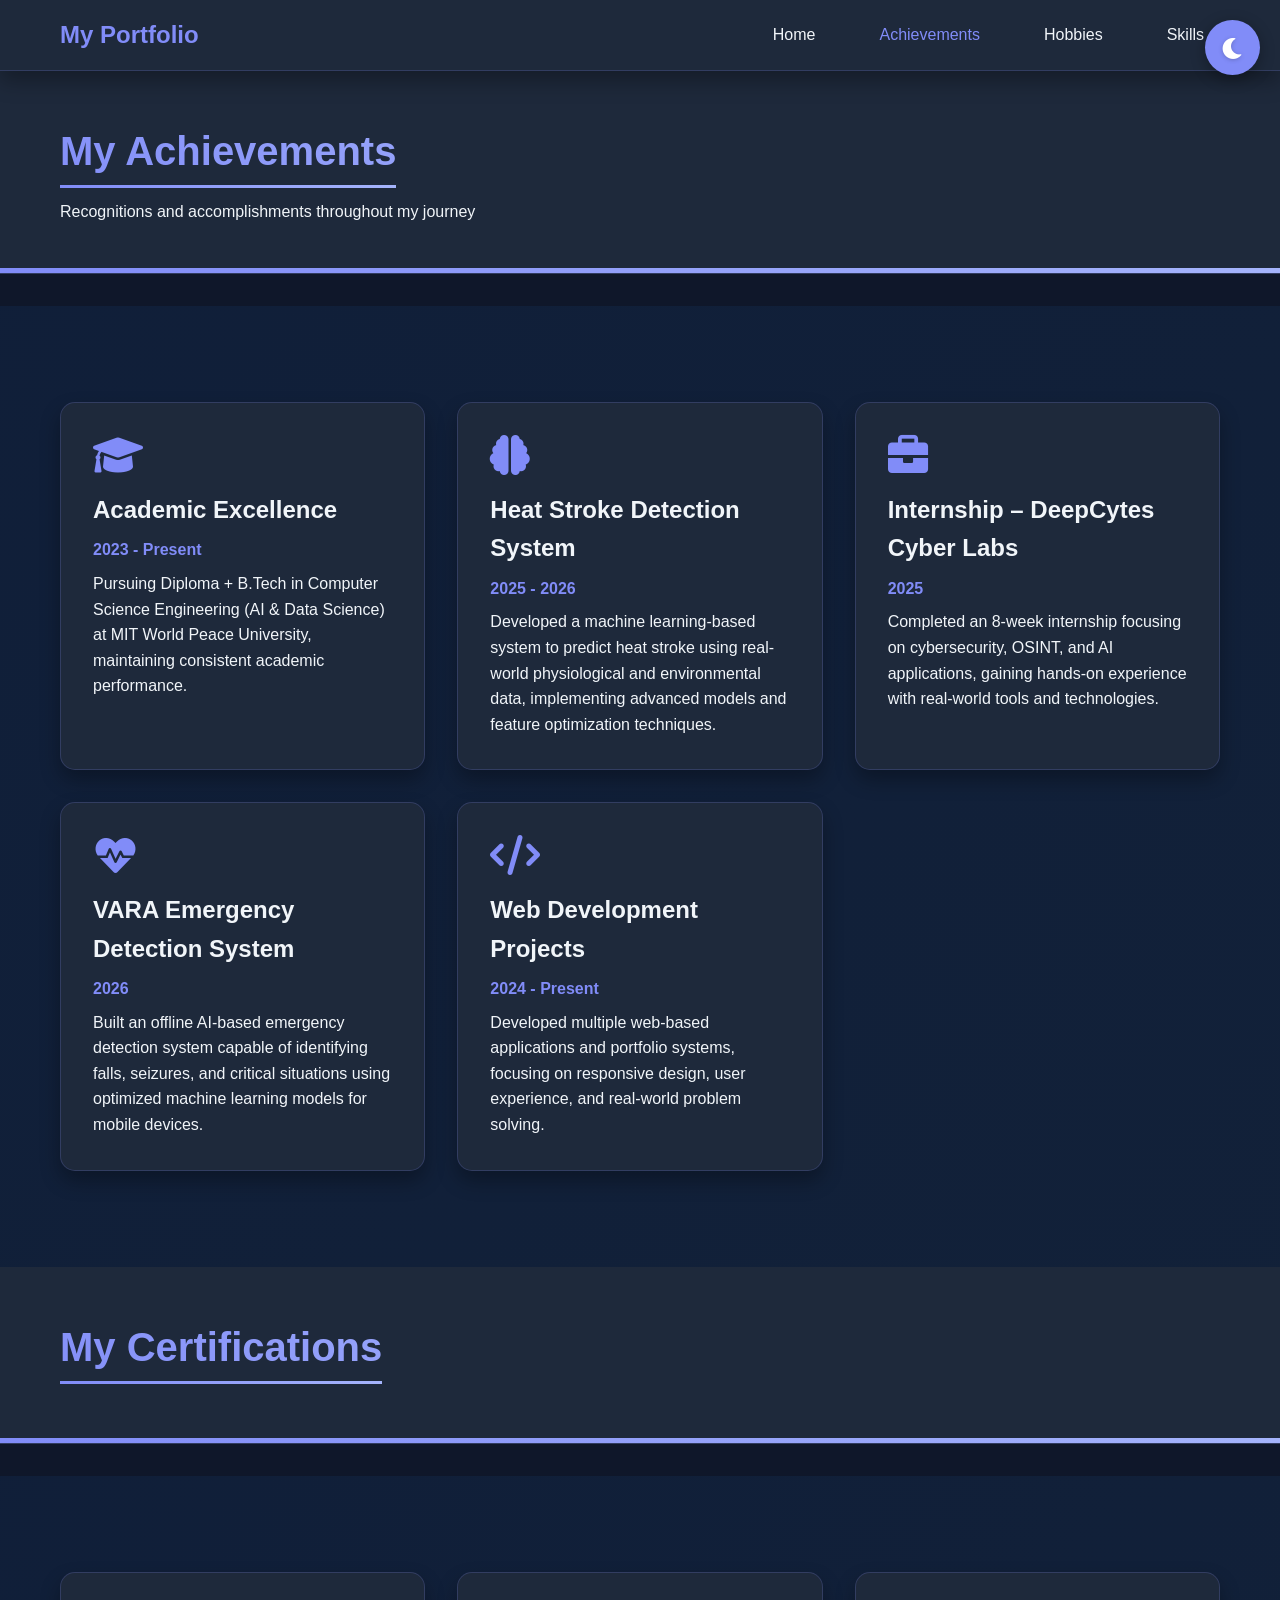
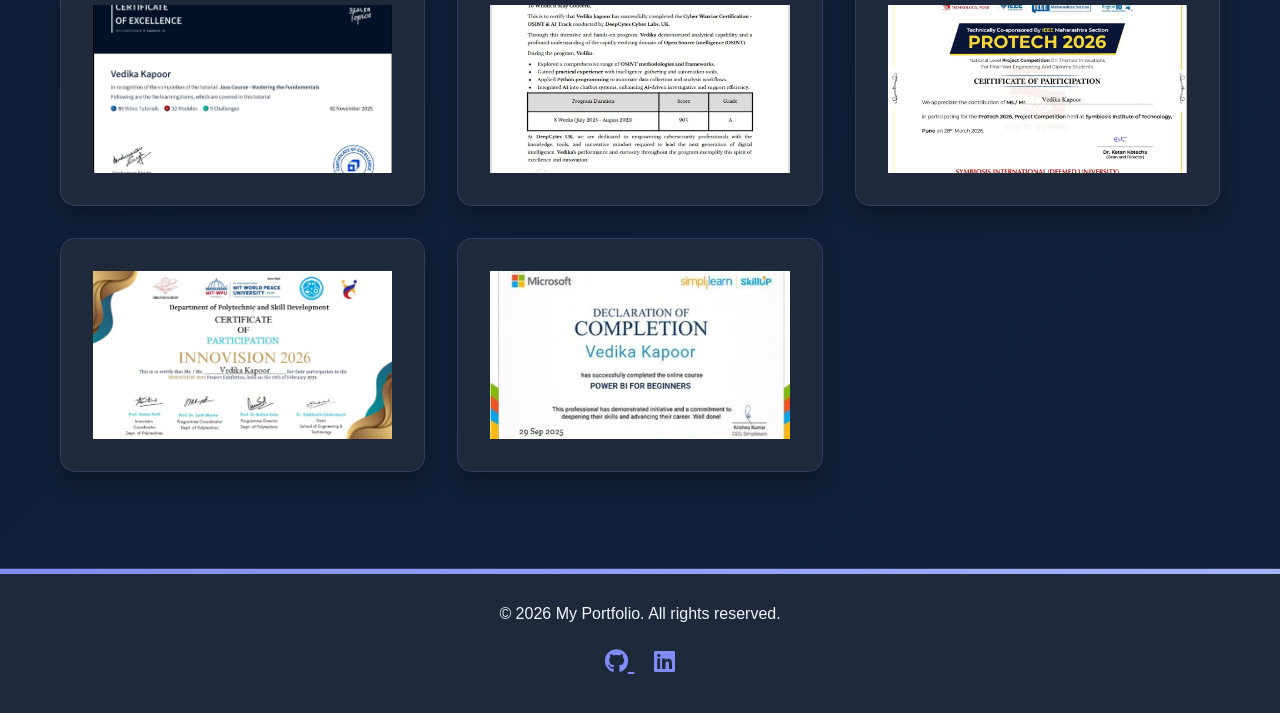
==== commit 81b82d10: "Remove Code Snippets and Twitter links Removed Code Snippets and Twitter links from the achievements" ====
--- a/achievements.html
+++ b/achievements.html
@@ -405,7 +405,7 @@
                 <li><a href="achievements.html" class="active">Achievements</a></li>
                 <li><a href="hobbies.html">Hobbies</a></li>
                 <li><a href="skills.html">Skills</a></li>
-                <li><a href="snippets.html">Code Snippets</a></li>
+                
             </ul>
         </div>
     </nav>
@@ -547,13 +547,11 @@
             <a href="https://www.linkedin.com/in/vedika-kapoor-0997a7359/" target="_blank" rel="noopener noreferrer">
                 <i class="fab fa-linkedin"></i>
             </a>
-            <a href="#" target="_blank">
-                <i class="fab fa-twitter"></i>
-            </a>
+            
         </div>
         </div>
     </footer>
 
     <script src="script.js"></script>
 </body>
-</html> +</html> 
